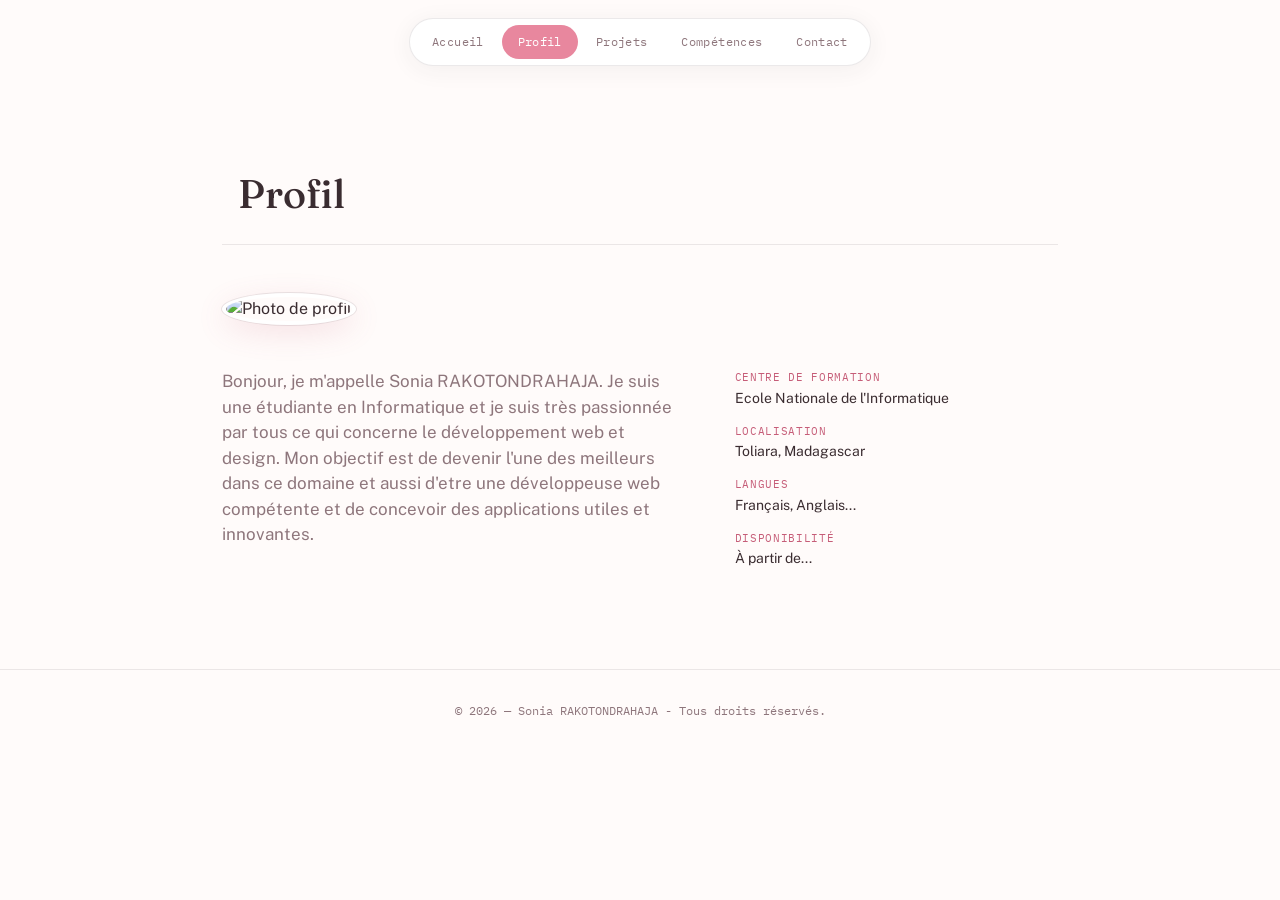
==== profil.html @ 9b891a00 "Add files via upload" ====
<!DOCTYPE html>
<html lang="fr">
<head>
<meta charset="UTF-8">
<meta name="viewport" content="width=device-width, initial-scale=1.0">
<title>Profil — Sonia RAKOTONDRAHAJA</title>
<link rel="preconnect" href="https://fonts.googleapis.com">
<link rel="preconnect" href="https://fonts.gstatic.com" crossorigin>
<link href="https://fonts.googleapis.com/css2?family=Fraunces:opsz,wght@9..144,300;9..144,500;9..144,600&family=Public+Sans:wght@400;500;600&family=IBM+Plex+Mono:wght@400;500&display=swap" rel="stylesheet">
<link rel="stylesheet" href="styles.css">
</head>
<body>

<nav class="tabs">
  <div class="tab-index">
    <a class="tab-item" href="index.html">Accueil</a>
    <a class="tab-item active" href="profil.html">Profil</a>
    <a class="tab-item" href="projets.html">Projets</a>
    <a class="tab-item" href="competences.html">Compétences</a>
    <a class="tab-item" href="contact.html">Contact</a>
  </div>
</nav>

<main>
  <section class="about page-section">
    <div class="section-head reveal">
      <span class="mono"></span>
      <h2 class="display-sm">Profil</h2>
    </div>
    <div class="photo-wrap reveal">
      <img src="image/photo-profil.png" alt="Photo de profil" class="profile-photo">
    </div>

    <div class="about-grid">
      <p class="about-text reveal delay-1">
        Bonjour, je m'appelle Sonia RAKOTONDRAHAJA. Je suis une étudiante en Informatique et je suis très passionnée par tous ce qui concerne le développement web et design. Mon objectif est de devenir l'une des meilleurs dans ce domaine et aussi d'etre une développeuse web compétente et de concevoir des applications utiles et innovantes.
      </p>
      <ul class="facts reveal delay-2">
        <li><span class="mono">Centre de Formation</span>Ecole Nationale de l'Informatique</li>
        <li><span class="mono">Localisation</span>Toliara, Madagascar</li>
        <li><span class="mono">Langues</span>Français, Anglais...</li>
        <li><span class="mono">Disponibilité</span>À partir de...</li>
      </ul>
    </div>
  </section>
</main>

<footer class="site-footer">
  <span class="mono">© 2026 — Sonia RAKOTONDRAHAJA - Tous droits réservés.</span>
</footer>

</body>
</html>
---- styles.css ----
/* ==========================================================
   TOKENS — thème blanc & rosé
   Background: blanc cassé très doux
   Accent: rose poudré / rose profond
   Display: Fraunces (serif, restraint)
   Body: Public Sans
   Mono/labels: IBM Plex Mono
   ========================================================== */
:root{
  --bg: #FFFBFA;
  --bg-alt: #FDEFF2;
  --ink: #3A2C30;
  --ink-dim: #8E767C;
  --accent: #E8879E;
  --accent-deep: #C65D78;
  --accent-soft: rgba(232,135,158,0.14);
  --line: rgba(58,44,48,0.1);
  --display: 'Fraunces', serif;
  --body: 'Public Sans', sans-serif;
  --mono: 'IBM Plex Mono', monospace;
}

*{ box-sizing: border-box; margin:0; padding:0; }

html{ scroll-behavior: smooth; }

body{
  background: var(--bg);
  color: var(--ink);
  font-family: var(--body);
  line-height: 1.5;
}

a{ color: inherit; text-decoration: none; }

/* ---------- NAV (onglets, pas de JS : la page active est marquée en dur dans le HTML) ---------- */
.tabs{
  position: sticky;
  top: 0;
  z-index: 10;
  display: flex;
  justify-content: center;
  padding: 18px 0;
  background: linear-gradient(to bottom, var(--bg) 70%, transparent);
}
.tab-index{
  display: flex;
  gap: 2px;
  background: #ffffff;
  border: 1px solid var(--line);
  border-radius: 999px;
  padding: 6px;
  box-shadow: 0 4px 24px rgba(58,44,48,0.06);
}
.tab-item{
  font-family: var(--mono);
  font-size: 12px;
  letter-spacing: 0.03em;
  padding: 8px 16px;
  border-radius: 999px;
  color: var(--ink-dim);
  transition: all 0.25s ease;
}
.tab-item:hover{ color: var(--accent-deep); }
.tab-item.active{
  background: var(--accent);
  color: #fff;
}

/* ---------- LAYOUT ---------- */
main{ position: relative; }
section, .page-section{
  max-width: 900px;
  margin: 0 auto;
  padding: 80px 32px 100px;
}

.mono{ font-family: var(--mono); }

.section-head{
  display: flex;
  align-items: baseline;
  gap: 16px;
  margin-bottom: 48px;
  border-bottom: 1px solid var(--line);
  padding-bottom: 20px;
}
.section-head .mono{ color: var(--accent-deep); font-size: 13px; }

.display{
  font-family: var(--display);
  font-weight: 500;
  font-size: clamp(56px, 11vw, 50px);
  line-height: 0.95;
  letter-spacing: -0.02em;
}
.display-sm{
  font-family: var(--display);
  font-weight: 500;
  font-size: clamp(28px, 4vw, 40px);
}
.accent-dot{ color: var(--accent-deep); }

/* ---------- HERO (Accueil) ---------- */
.hero{
  min-height: 80vh;
  display: flex;
  flex-direction: column;
  justify-content: center;
  padding-top: 40px;
}
.eyebrow{
  font-family: var(--mono);
  font-size: 13px;
  color: var(--ink-dim);
  margin-bottom: 24px;
}
.eyebrow .year{ color: var(--accent-deep); }
.hero-sub{
  font-size: clamp(16px, 2vw, 20px);
  color: var(--ink-dim);
  margin-top: 28px;
  max-width: 560px;
}
.hero-meta{
  margin-top: 56px;
  border-top: 1px solid var(--line);
  padding-top: 24px;
  max-width: 480px;
}
.meta-block{ display:flex; gap: 20px; align-items: flex-start; }
.meta-block .mono{ color: var(--accent-deep); font-size: 13px; padding-top: 2px; }
.meta-block p{ font-size: 14px; color: var(--ink-dim); }
.scroll-cue{
  margin-top: 64px;
  font-family: var(--mono);
  font-size: 13px;
  color: var(--accent-deep);
  width: fit-content;
  border-bottom: 1px solid transparent;
  transition: border-color 0.2s ease;
}
.scroll-cue:hover{ border-color: var(--accent-deep); }

/* ---------- PHOTO DE PROFIL ---------- */
.photo-wrap{
  margin-bottom: 44px;
}
.profile-photo{
  width: 160px;
  height: 160px;
  object-fit: cover;
  border-radius: 50%;
  border: 4px solid #fff;
  outline: 1px solid var(--line);
  box-shadow: 0 8px 30px rgba(198,93,120,0.16);
}

/* ---------- PHOTO DE PROFIL ---------- */
.profil-photo-wrap{
  margin-bottom: 48px;
}
.profil-photo{
  width: 168px;
  height: 168px;
  object-fit: cover;
  border-radius: 50%;
  border: 4px solid #fff;
  box-shadow: 0 8px 30px rgba(58,44,48,0.12), 0 0 0 1px var(--line);
}

/* ---------- ABOUT (Profil) ---------- */
.about-grid{
  display: grid;
  grid-template-columns: 1.4fr 1fr;
  gap: 60px;
}
.about-text{
  font-size: 17px;
  color: var(--ink-dim);
  max-width: 480px;
}
.facts{ list-style: none; display: flex; flex-direction: column; gap: 14px; }
.facts li{ font-size: 14px; display: flex; flex-direction: column; gap: 2px; }
.facts .mono{ font-size: 11px; color: var(--accent-deep); text-transform: uppercase; letter-spacing: 0.06em; }

/* ---------- PROJECTS ---------- */
.project{
  display: grid;
  grid-template-columns: 90px 1fr;
  gap: 24px;
  padding: 36px 0;
  border-bottom: 1px solid var(--line);
}
.project:last-of-type{ border-bottom: none; }
.project-index{
  color: var(--accent-deep);
  font-size: 14px;
  padding-top: 4px;
}
.project-body h3{
  font-family: var(--display);
  font-weight: 500;
  font-size: 26px;
  margin-bottom: 12px;
}
.project-body p{
  color: var(--ink-dim);
  font-size: 15px;
  max-width: 560px;
  margin-bottom: 16px;
}
.tags{
  list-style: none;
  display: flex;
  gap: 10px;
  margin-bottom: 16px;
  flex-wrap: wrap;
}
.tags li{
  font-family: var(--mono);
  font-size: 11px;
  color: var(--accent-deep);
  border: 1px solid var(--line);
  background: var(--bg-alt);
  padding: 4px 10px;
  border-radius: 999px;
}
.project-link{
  font-family: var(--mono);
  font-size: 13px;
  color: var(--accent-deep);
  border-bottom: 1px solid transparent;
}
.project-link:hover{ border-color: var(--accent-deep); }

/* ---------- SKILLS ---------- */
.skills-grid{
  display: grid;
  grid-template-columns: repeat(3, 1fr);
  gap: 40px;
}
.col-label{
  font-size: 11px;
  color: var(--accent-deep);
  text-transform: uppercase;
  letter-spacing: 0.06em;
  margin-bottom: 16px;
}
.skill-line{
  font-size: 15px;
  color: var(--ink-dim);
  padding: 8px 0;
  border-bottom: 1px solid var(--line);
}

/* ---------- CONTACT ---------- */
.contact-line{ color: var(--ink-dim); margin-bottom: 12px; }
.contact-email{
  font-family: var(--display);
  font-size: clamp(28px, 5vw, 44px);
  color: var(--ink);
  display: inline-block;
  border-bottom: 2px solid var(--accent);
  padding-bottom: 4px;
}
.socials{ display: flex; gap: 24px; margin-top: 32px; }
.socials a{
  font-family: var(--mono);
  font-size: 13px;
  color: var(--accent-deep);
}
.socials a:hover{ color: var(--ink); }

.site-footer{
  text-align: center;
  padding: 32px;
  color: var(--ink-dim);
  font-size: 12px;
  border-top: 1px solid var(--line);
}

/* ---------- REVEAL EN CSS PUR (à l'ouverture de la page) ---------- */
.reveal{
  animation: fadeInUp 0.7s ease both;
}
@keyframes fadeInUp{
  from{ opacity: 0; transform: translateY(20px); }
  to{ opacity: 1; transform: translateY(0); }
}
.delay-1{ animation-delay: 0.08s; }
.delay-2{ animation-delay: 0.16s; }
.delay-3{ animation-delay: 0.24s; }

/* ---------- RESPONSIVE ---------- */
@media (max-width: 720px){
  section, .page-section{ padding: 50px 20px 70px; }
  .about-grid{ grid-template-columns: 1fr; gap: 32px; }
  .skills-grid{ grid-template-columns: 1fr; gap: 28px; }
  .project{ grid-template-columns: 1fr; gap: 8px; }
  .br-desktop{ display: none; }
  .tab-index{ flex-wrap: wrap; justify-content: center; }
}

/* ---------- REDUCED MOTION ---------- */
@media (prefers-reduced-motion: reduce){
  html{ scroll-behavior: auto; }
  .reveal{ animation: none; }
}

/* ---------- FOCUS VISIBLE ---------- */
a:focus-visible, .tab-item:focus-visible{
  outline: 2px solid var(--accent-deep);
  outline-offset: 3px;
}
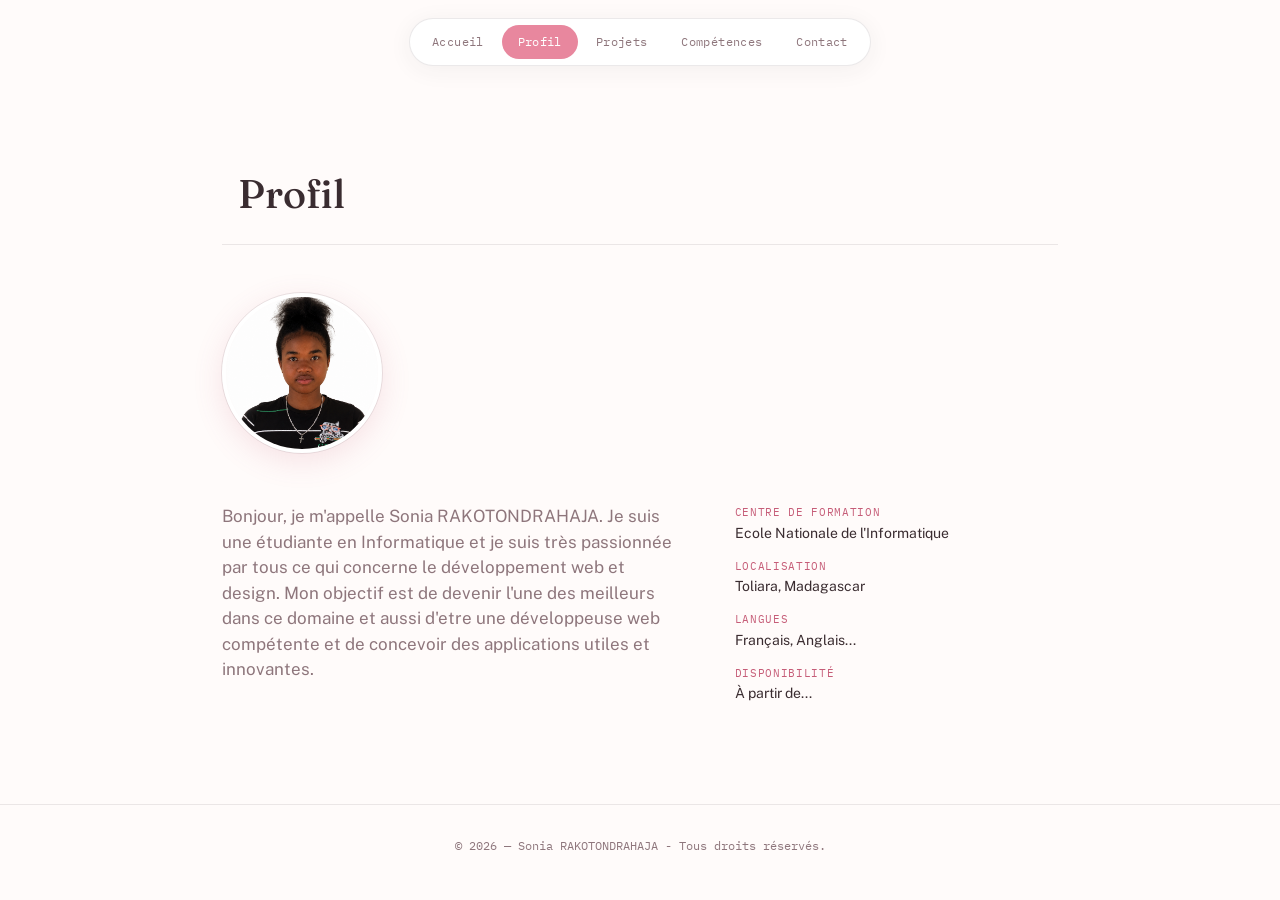
==== commit f28eac98: "Update profil.html" ====
--- a/profil.html
+++ b/profil.html
@@ -28,7 +28,7 @@
       <h2 class="display-sm">Profil</h2>
     </div>
     <div class="photo-wrap reveal">
-      <img src="image/photo-profil.png" alt="Photo de profil" class="profile-photo">
+      <img src="photo-profil.png" alt="Photo de profil" class="profile-photo">
     </div>
 
     <div class="about-grid">
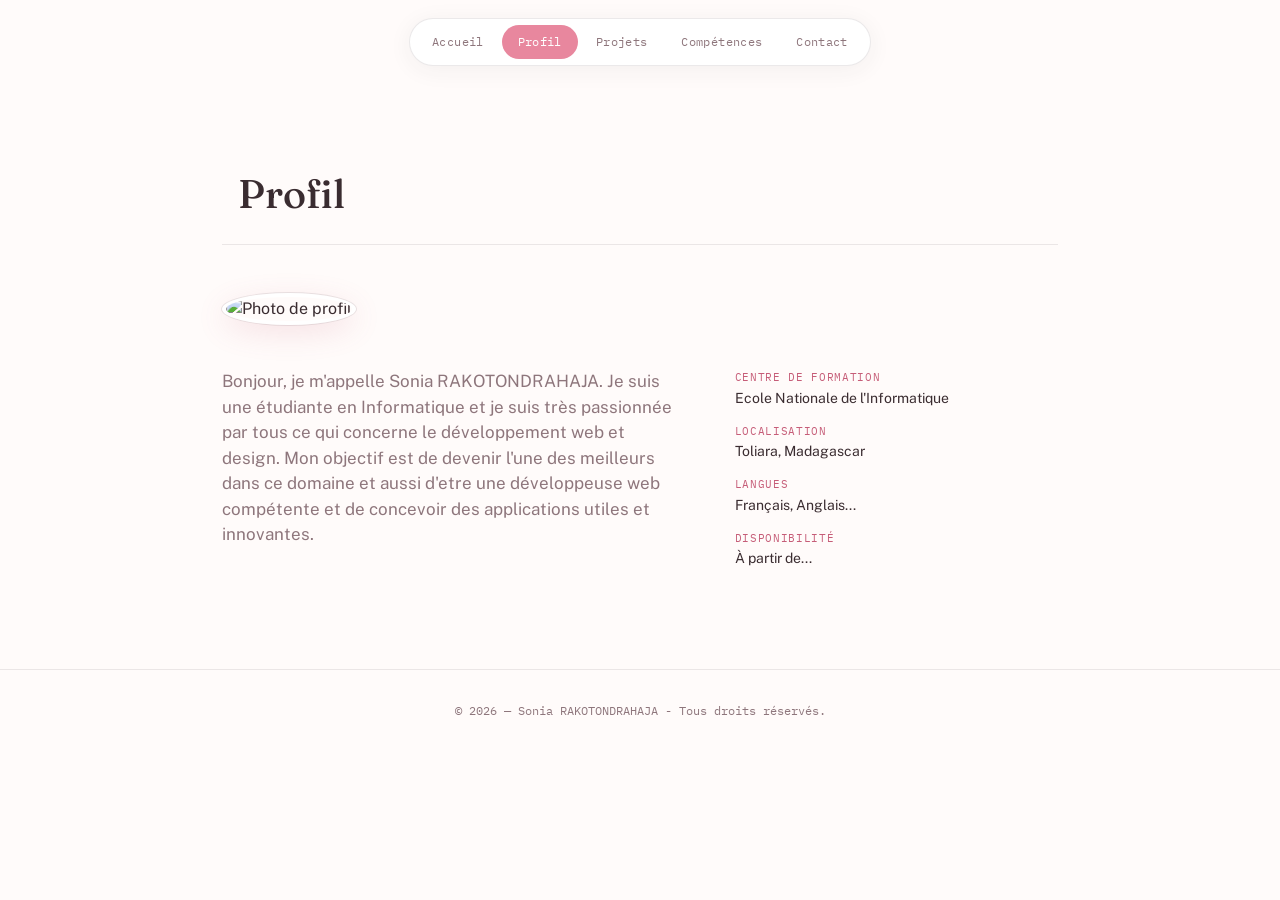
==== commit ee85c5ec: "Update profil.html" ====
--- a/profil.html
+++ b/profil.html
@@ -28,7 +28,7 @@
       <h2 class="display-sm">Profil</h2>
     </div>
     <div class="photo-wrap reveal">
-      <img src="photo-profil.png" alt="Photo de profil" class="profile-photo">
+      <img src="image/photo-profil.png" alt="Photo de profil" class="profile-photo">
     </div>
 
     <div class="about-grid">
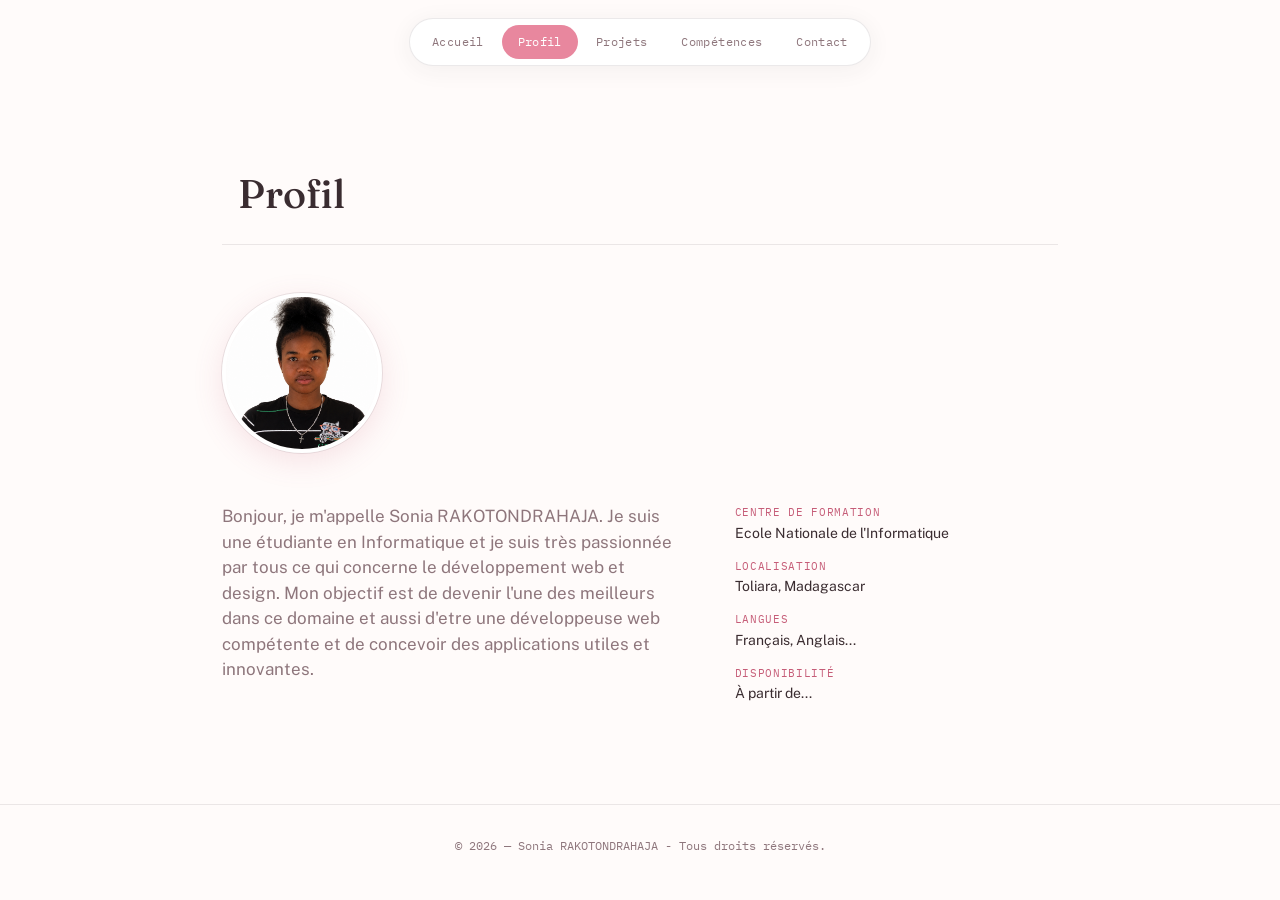
==== commit a832a875: "Update profil.html" ====
--- a/profil.html
+++ b/profil.html
@@ -28,7 +28,7 @@
       <h2 class="display-sm">Profil</h2>
     </div>
     <div class="photo-wrap reveal">
-      <img src="image/photo-profil.png" alt="Photo de profil" class="profile-photo">
+      <img src="photo-profil.png" alt="Photo de profil" class="profile-photo">
     </div>
 
     <div class="about-grid">
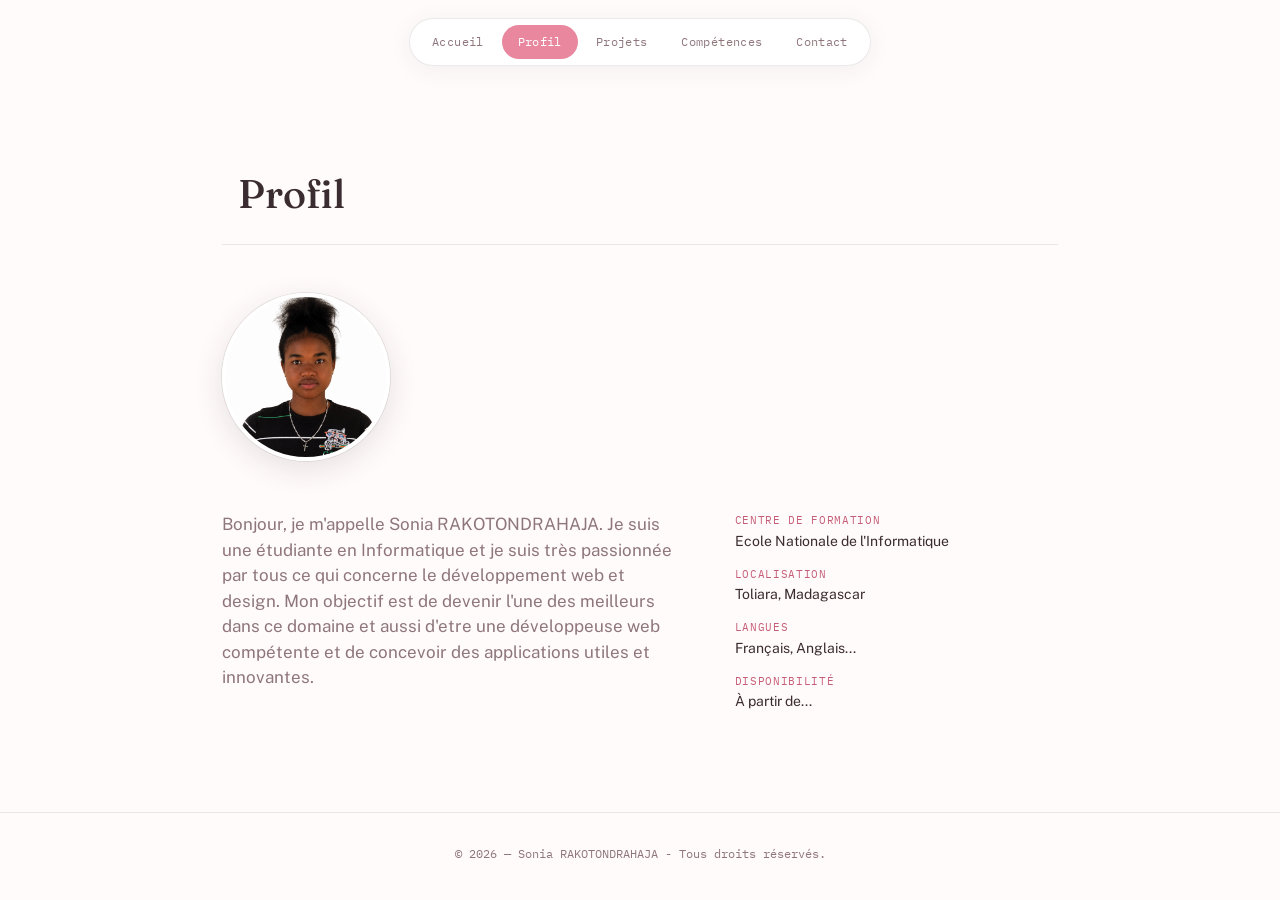
==== commit 55ed0524: "Update profil.html" ====
--- a/profil.html
+++ b/profil.html
@@ -28,7 +28,7 @@
       <h2 class="display-sm">Profil</h2>
     </div>
     <div class="photo-wrap reveal">
-      <img src="photo-profil.png" alt="Photo de profil" class="profile-photo">
+      <img src="photo-profil.png" alt="Photo de profil" class="profil-photo">
     </div>
 
     <div class="about-grid">
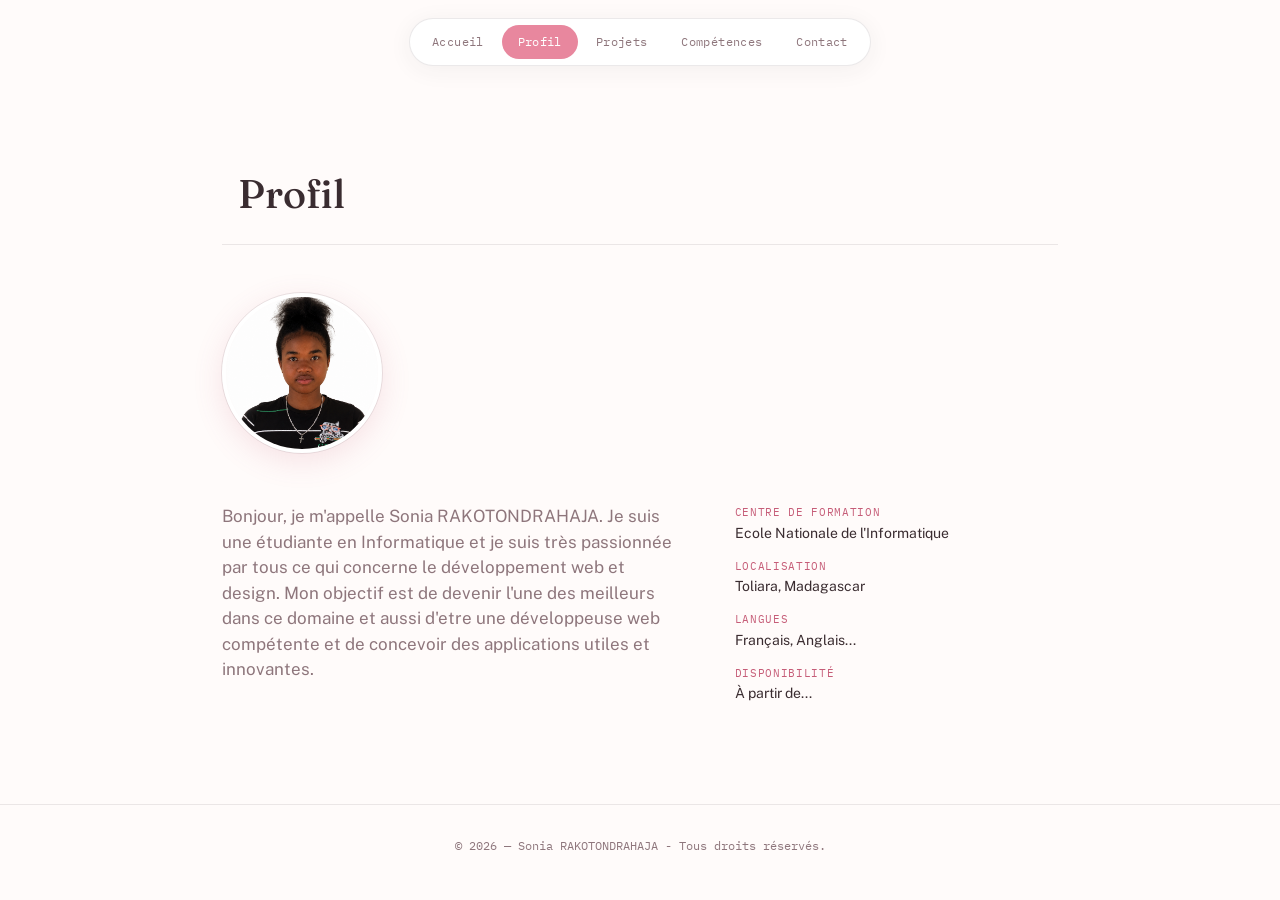
==== commit 7d2f5304: "Update profil.html" ====
--- a/profil.html
+++ b/profil.html
@@ -28,7 +28,7 @@
       <h2 class="display-sm">Profil</h2>
     </div>
     <div class="photo-wrap reveal">
-      <img src="photo-profil.png" alt="Photo de profil" class="profil-photo">
+      <img src="photo-profil.png" alt="Photo de profil" class="profile-photo">
     </div>
 
     <div class="about-grid">
